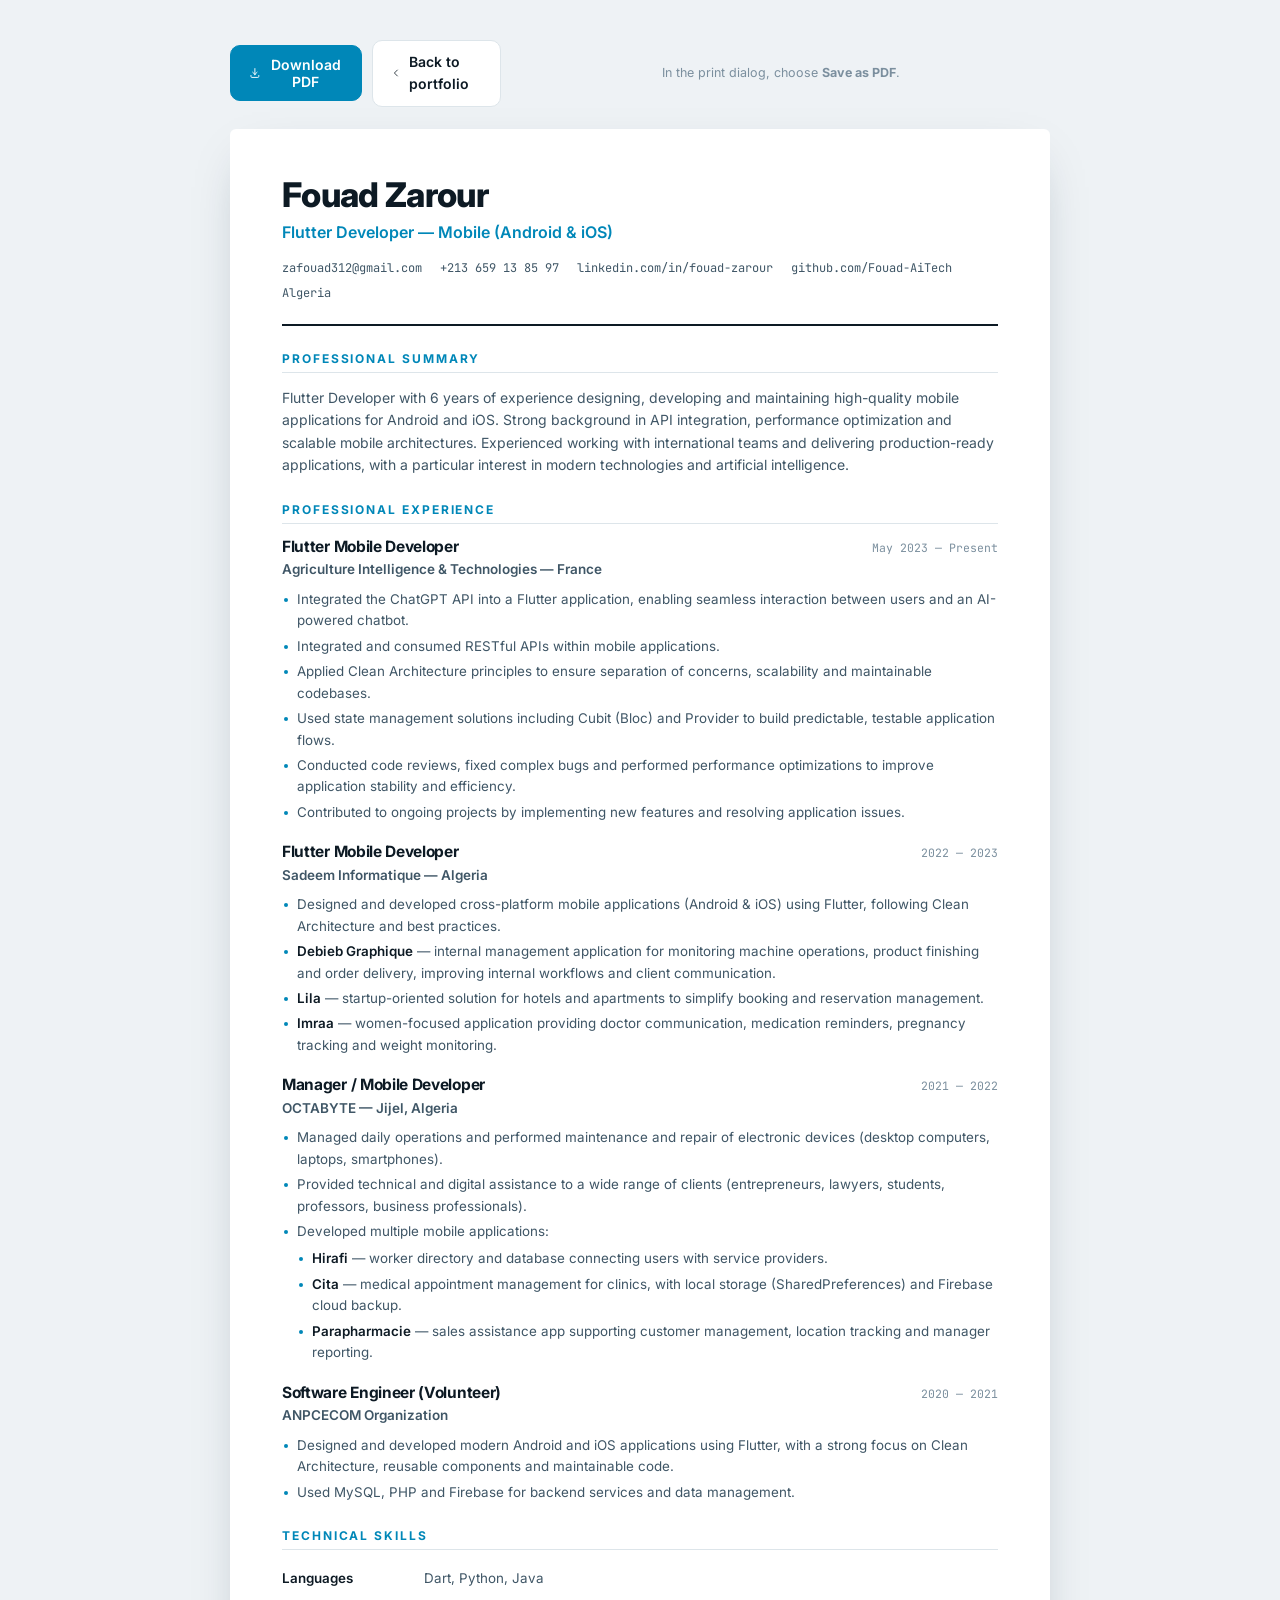
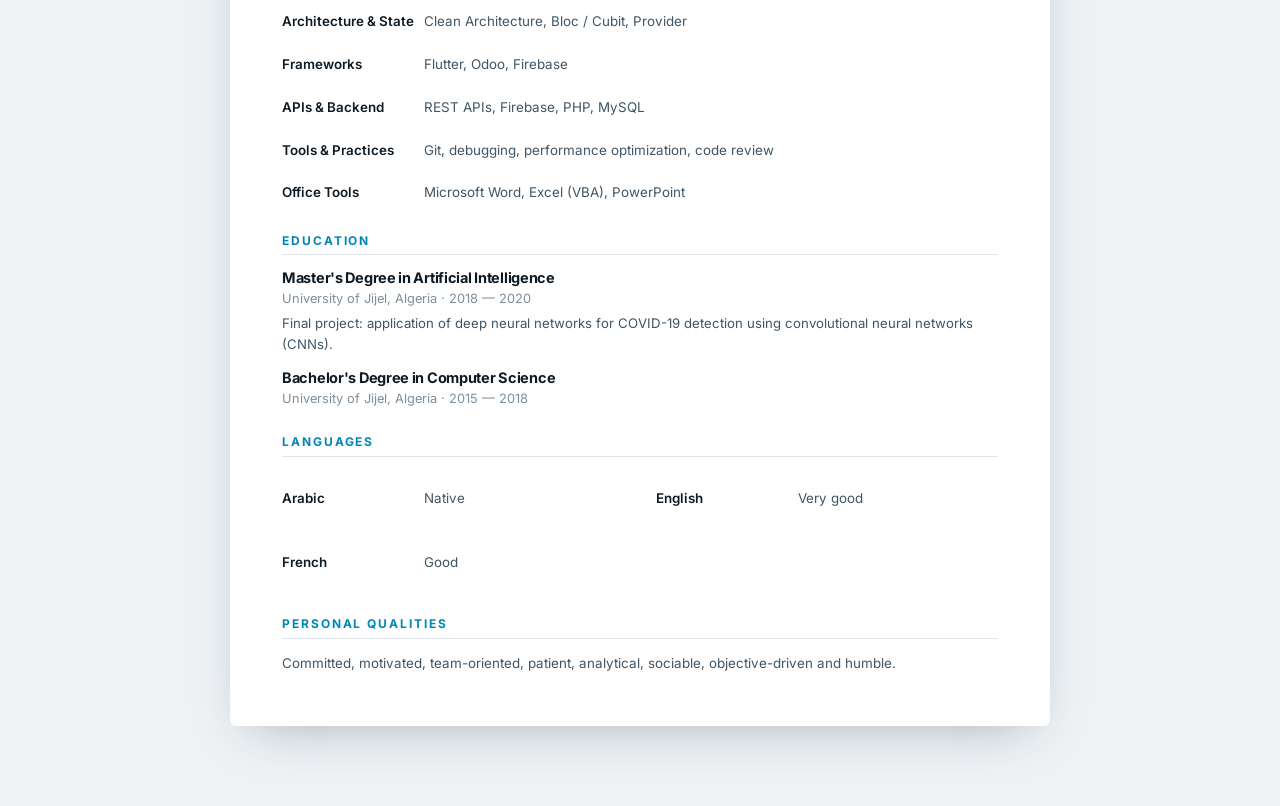
==== resume.html @ fbe39500 "Portfolio site: hero, experience, projects, skills, resume page" ====
<!DOCTYPE html>
<html lang="en">
<head>
<meta charset="utf-8" />
<meta name="viewport" content="width=device-width, initial-scale=1" />
<title>Fouad Zarour — Resume</title>
<meta name="description" content="Resume of Fouad Zarour, Flutter Developer with 6 years of experience building Android and iOS applications." />
<link rel="preconnect" href="https://fonts.googleapis.com" />
<link rel="preconnect" href="https://fonts.gstatic.com" crossorigin />
<link href="https://fonts.googleapis.com/css2?family=Inter:wght@400;500;600;700;800&family=JetBrains+Mono:wght@400;500&display=swap" rel="stylesheet" />
<link rel="icon" href="data:image/svg+xml,<svg xmlns='http://www.w3.org/2000/svg' viewBox='0 0 100 100'><rect width='100' height='100' rx='22' fill='%2300d0ff'/><text y='72' x='50' text-anchor='middle' font-size='62' font-family='monospace' font-weight='bold' fill='%23081016'>F</text></svg>" />
<style>
  :root {
    --ink: #0d1a24;
    --ink-2: #3f5666;
    --ink-3: #7b8f9e;
    --accent: #0087b8;
    --line: #dde5ea;
    --page: #ffffff;
  }
  * { box-sizing: border-box; }
  body {
    margin: 0; padding: 40px 20px 80px;
    background: #eef2f5;
    font-family: 'Inter', system-ui, sans-serif;
    color: var(--ink); font-size: 14px; line-height: 1.6;
    -webkit-font-smoothing: antialiased;
  }
  h1, h2, h3 { margin: 0; line-height: 1.2; letter-spacing: -.02em; }
  p, ul { margin: 0; }
  ul { padding: 0; list-style: none; }
  a { color: inherit; text-decoration: none; }

  /* toolbar */
  .toolbar {
    display: flex; gap: 10px; justify-content: center; align-items: center;
    max-width: 820px; margin: 0 auto 22px;
  }
  .tb-btn {
    display: inline-flex; align-items: center; gap: 8px;
    padding: 10px 18px; border: 1px solid var(--line); border-radius: 10px;
    background: #fff; color: var(--ink); font-size: 14px; font-weight: 600;
    font-family: inherit; cursor: pointer; transition: border-color .2s, color .2s, transform .15s;
  }
  .tb-btn:hover { border-color: var(--accent); color: var(--accent); transform: translateY(-1px); }
  .tb-btn.primary { background: var(--accent); border-color: var(--accent); color: #fff; }
  .tb-btn.primary:hover { color: #fff; filter: brightness(1.08); }
  .tb-btn svg { width: 16px; height: 16px; fill: none; stroke: currentColor; stroke-width: 1.9; stroke-linecap: round; stroke-linejoin: round; }
  .tb-hint { width: 100%; text-align: center; font-size: 12.5px; color: var(--ink-3); }

  /* page */
  .page {
    max-width: 820px; margin: 0 auto; padding: 46px 52px 52px;
    background: var(--page); border-radius: 6px;
    box-shadow: 0 18px 50px -22px rgba(15, 40, 60, .35);
  }

  header.rhead { padding-bottom: 20px; border-bottom: 2px solid var(--ink); }
  .rhead h1 { font-size: 34px; font-weight: 800; }
  .rhead .role { margin-top: 4px; font-size: 16px; font-weight: 600; color: var(--accent); }
  .rhead .contact {
    display: flex; flex-wrap: wrap; gap: 6px 18px; margin-top: 14px;
    font-family: 'JetBrains Mono', monospace; font-size: 12px; color: var(--ink-2);
  }
  .rhead .contact a:hover { color: var(--accent); }

  section.block { margin-top: 26px; }
  section.block > h2 {
    margin-bottom: 14px; padding-bottom: 6px; border-bottom: 1px solid var(--line);
    font-size: 12px; font-weight: 700; letter-spacing: .16em; text-transform: uppercase; color: var(--accent);
  }
  .summary { color: var(--ink-2); font-size: 14px; }

  .job { margin-bottom: 20px; break-inside: avoid; }
  .job:last-child { margin-bottom: 0; }
  .job-top { display: flex; flex-wrap: wrap; justify-content: space-between; align-items: baseline; gap: 6px; }
  .job-top h3 { font-size: 15.5px; font-weight: 700; }
  .job-date { font-family: 'JetBrains Mono', monospace; font-size: 11.5px; color: var(--ink-3); white-space: nowrap; }
  .job-org { margin: 2px 0 8px; font-size: 13.5px; font-weight: 600; color: var(--ink-2); }
  .job ul li {
    position: relative; padding-left: 15px; margin-bottom: 4px; font-size: 13.4px; color: var(--ink-2);
  }
  .job ul li::before { content: ''; position: absolute; left: 2px; top: 9px; width: 4px; height: 4px; border-radius: 50%; background: var(--accent); }
  .job ul li strong { color: var(--ink); font-weight: 600; }
  .sub { margin: 6px 0 0 15px; }
  .sub li::before { background: var(--ink-3); }

  .cols { display: grid; grid-template-columns: 1fr 1fr; gap: 8px 32px; }
  .kv { display: grid; grid-template-columns: 132px 1fr; gap: 10px; padding: 4px 0; font-size: 13.4px; }
  .kv dt { font-weight: 600; color: var(--ink); }
  .kv dd { margin: 0; color: var(--ink-2); }

  .edu { margin-bottom: 14px; break-inside: avoid; }
  .edu:last-child { margin-bottom: 0; }
  .edu h3 { font-size: 14.5px; font-weight: 700; }
  .edu .meta { font-size: 12.8px; color: var(--ink-3); margin-top: 2px; }
  .edu .note { font-size: 13.2px; color: var(--ink-2); margin-top: 4px; }

  .qualities { font-size: 13.4px; color: var(--ink-2); }

  @media (max-width: 640px) {
    body { padding: 20px 12px 60px; }
    .page { padding: 30px 24px 36px; }
    .rhead h1 { font-size: 26px; }
    .cols { grid-template-columns: 1fr; }
    .kv { grid-template-columns: 108px 1fr; }
  }

  /* print → clean PDF */
  @page { size: A4; margin: 13mm 14mm; }
  @media print {
    body { background: #fff; padding: 0; font-size: 10.4pt; }
    .toolbar { display: none !important; }
    .page { max-width: none; margin: 0; padding: 0; border-radius: 0; box-shadow: none; }
    section.block { margin-top: 16px; break-inside: avoid-page; }
    .job { margin-bottom: 13px; }
    .job ul li, .kv, .summary { font-size: 9.9pt; }
    a { color: inherit; }
  }
</style>
</head>
<body>

<div class="toolbar">
  <button class="tb-btn primary" onclick="window.print()">
    <svg viewBox="0 0 24 24"><path d="M12 3v12m0 0 4.5-4.5M12 15l-4.5-4.5M4 17v2a2 2 0 0 0 2 2h12a2 2 0 0 0 2-2v-2"/></svg>
    Download PDF
  </button>
  <a class="tb-btn" href="index.html">
    <svg viewBox="0 0 24 24"><path d="M15 5l-7 7 7 7"/></svg>
    Back to portfolio
  </a>
  <p class="tb-hint">In the print dialog, choose <strong>Save as PDF</strong>.</p>
</div>

<div class="page">

  <header class="rhead">
    <h1>Fouad Zarour</h1>
    <p class="role">Flutter Developer — Mobile (Android &amp; iOS)</p>
    <div class="contact">
      <a href="mailto:zafouad312@gmail.com">zafouad312@gmail.com</a>
      <a href="tel:+213659138597">+213 659 13 85 97</a>
      <a href="https://www.linkedin.com/in/fouad-zarour-94b2b8154" target="_blank" rel="noopener">linkedin.com/in/fouad-zarour</a>
      <a href="https://github.com/Fouad-AiTech" target="_blank" rel="noopener">github.com/Fouad-AiTech</a>
      <span>Algeria</span>
    </div>
  </header>

  <section class="block">
    <h2>Professional Summary</h2>
    <p class="summary">
      Flutter Developer with 6 years of experience designing, developing and maintaining high-quality
      mobile applications for Android and iOS. Strong background in API integration, performance
      optimization and scalable mobile architectures. Experienced working with international teams and
      delivering production-ready applications, with a particular interest in modern technologies and
      artificial intelligence.
    </p>
  </section>

  <section class="block">
    <h2>Professional Experience</h2>

    <div class="job">
      <div class="job-top">
        <h3>Flutter Mobile Developer</h3>
        <span class="job-date">May 2023 — Present</span>
      </div>
      <p class="job-org">Agriculture Intelligence &amp; Technologies — France</p>
      <ul>
        <li>Integrated the ChatGPT API into a Flutter application, enabling seamless interaction between users and an AI-powered chatbot.</li>
        <li>Integrated and consumed RESTful APIs within mobile applications.</li>
        <li>Applied Clean Architecture principles to ensure separation of concerns, scalability and maintainable codebases.</li>
        <li>Used state management solutions including Cubit (Bloc) and Provider to build predictable, testable application flows.</li>
        <li>Conducted code reviews, fixed complex bugs and performed performance optimizations to improve application stability and efficiency.</li>
        <li>Contributed to ongoing projects by implementing new features and resolving application issues.</li>
      </ul>
    </div>

    <div class="job">
      <div class="job-top">
        <h3>Flutter Mobile Developer</h3>
        <span class="job-date">2022 — 2023</span>
      </div>
      <p class="job-org">Sadeem Informatique — Algeria</p>
      <ul>
        <li>Designed and developed cross-platform mobile applications (Android &amp; iOS) using Flutter, following Clean Architecture and best practices.</li>
        <li><strong>Debieb Graphique</strong> — internal management application for monitoring machine operations, product finishing and order delivery, improving internal workflows and client communication.</li>
        <li><strong>Lila</strong> — startup-oriented solution for hotels and apartments to simplify booking and reservation management.</li>
        <li><strong>Imraa</strong> — women-focused application providing doctor communication, medication reminders, pregnancy tracking and weight monitoring.</li>
      </ul>
    </div>

    <div class="job">
      <div class="job-top">
        <h3>Manager / Mobile Developer</h3>
        <span class="job-date">2021 — 2022</span>
      </div>
      <p class="job-org">OCTABYTE — Jijel, Algeria</p>
      <ul>
        <li>Managed daily operations and performed maintenance and repair of electronic devices (desktop computers, laptops, smartphones).</li>
        <li>Provided technical and digital assistance to a wide range of clients (entrepreneurs, lawyers, students, professors, business professionals).</li>
        <li>Developed multiple mobile applications:</li>
      </ul>
      <ul class="sub">
        <li><strong>Hirafi</strong> — worker directory and database connecting users with service providers.</li>
        <li><strong>Cita</strong> — medical appointment management for clinics, with local storage (SharedPreferences) and Firebase cloud backup.</li>
        <li><strong>Parapharmacie</strong> — sales assistance app supporting customer management, location tracking and manager reporting.</li>
      </ul>
    </div>

    <div class="job">
      <div class="job-top">
        <h3>Software Engineer (Volunteer)</h3>
        <span class="job-date">2020 — 2021</span>
      </div>
      <p class="job-org">ANPCECOM Organization</p>
      <ul>
        <li>Designed and developed modern Android and iOS applications using Flutter, with a strong focus on Clean Architecture, reusable components and maintainable code.</li>
        <li>Used MySQL, PHP and Firebase for backend services and data management.</li>
      </ul>
    </div>
  </section>

  <section class="block">
    <h2>Technical Skills</h2>
    <dl class="kv"><dt>Languages</dt><dd>Dart, Python, Java</dd></dl>
    <dl class="kv"><dt>Architecture &amp; State</dt><dd>Clean Architecture, Bloc / Cubit, Provider</dd></dl>
    <dl class="kv"><dt>Frameworks</dt><dd>Flutter, Odoo, Firebase</dd></dl>
    <dl class="kv"><dt>APIs &amp; Backend</dt><dd>REST APIs, Firebase, PHP, MySQL</dd></dl>
    <dl class="kv"><dt>Tools &amp; Practices</dt><dd>Git, debugging, performance optimization, code review</dd></dl>
    <dl class="kv"><dt>Office Tools</dt><dd>Microsoft Word, Excel (VBA), PowerPoint</dd></dl>
  </section>

  <section class="block">
    <h2>Education</h2>
    <div class="edu">
      <h3>Master's Degree in Artificial Intelligence</h3>
      <p class="meta">University of Jijel, Algeria · 2018 — 2020</p>
      <p class="note">Final project: application of deep neural networks for COVID-19 detection using convolutional neural networks (CNNs).</p>
    </div>
    <div class="edu">
      <h3>Bachelor's Degree in Computer Science</h3>
      <p class="meta">University of Jijel, Algeria · 2015 — 2018</p>
    </div>
  </section>

  <section class="block">
    <h2>Languages</h2>
    <div class="cols">
      <dl class="kv"><dt>Arabic</dt><dd>Native</dd></dl>
      <dl class="kv"><dt>English</dt><dd>Very good</dd></dl>
      <dl class="kv"><dt>French</dt><dd>Good</dd></dl>
    </div>
  </section>

  <section class="block">
    <h2>Personal Qualities</h2>
    <p class="qualities">Committed, motivated, team-oriented, patient, analytical, sociable, objective-driven and humble.</p>
  </section>

</div>

</body>
</html>
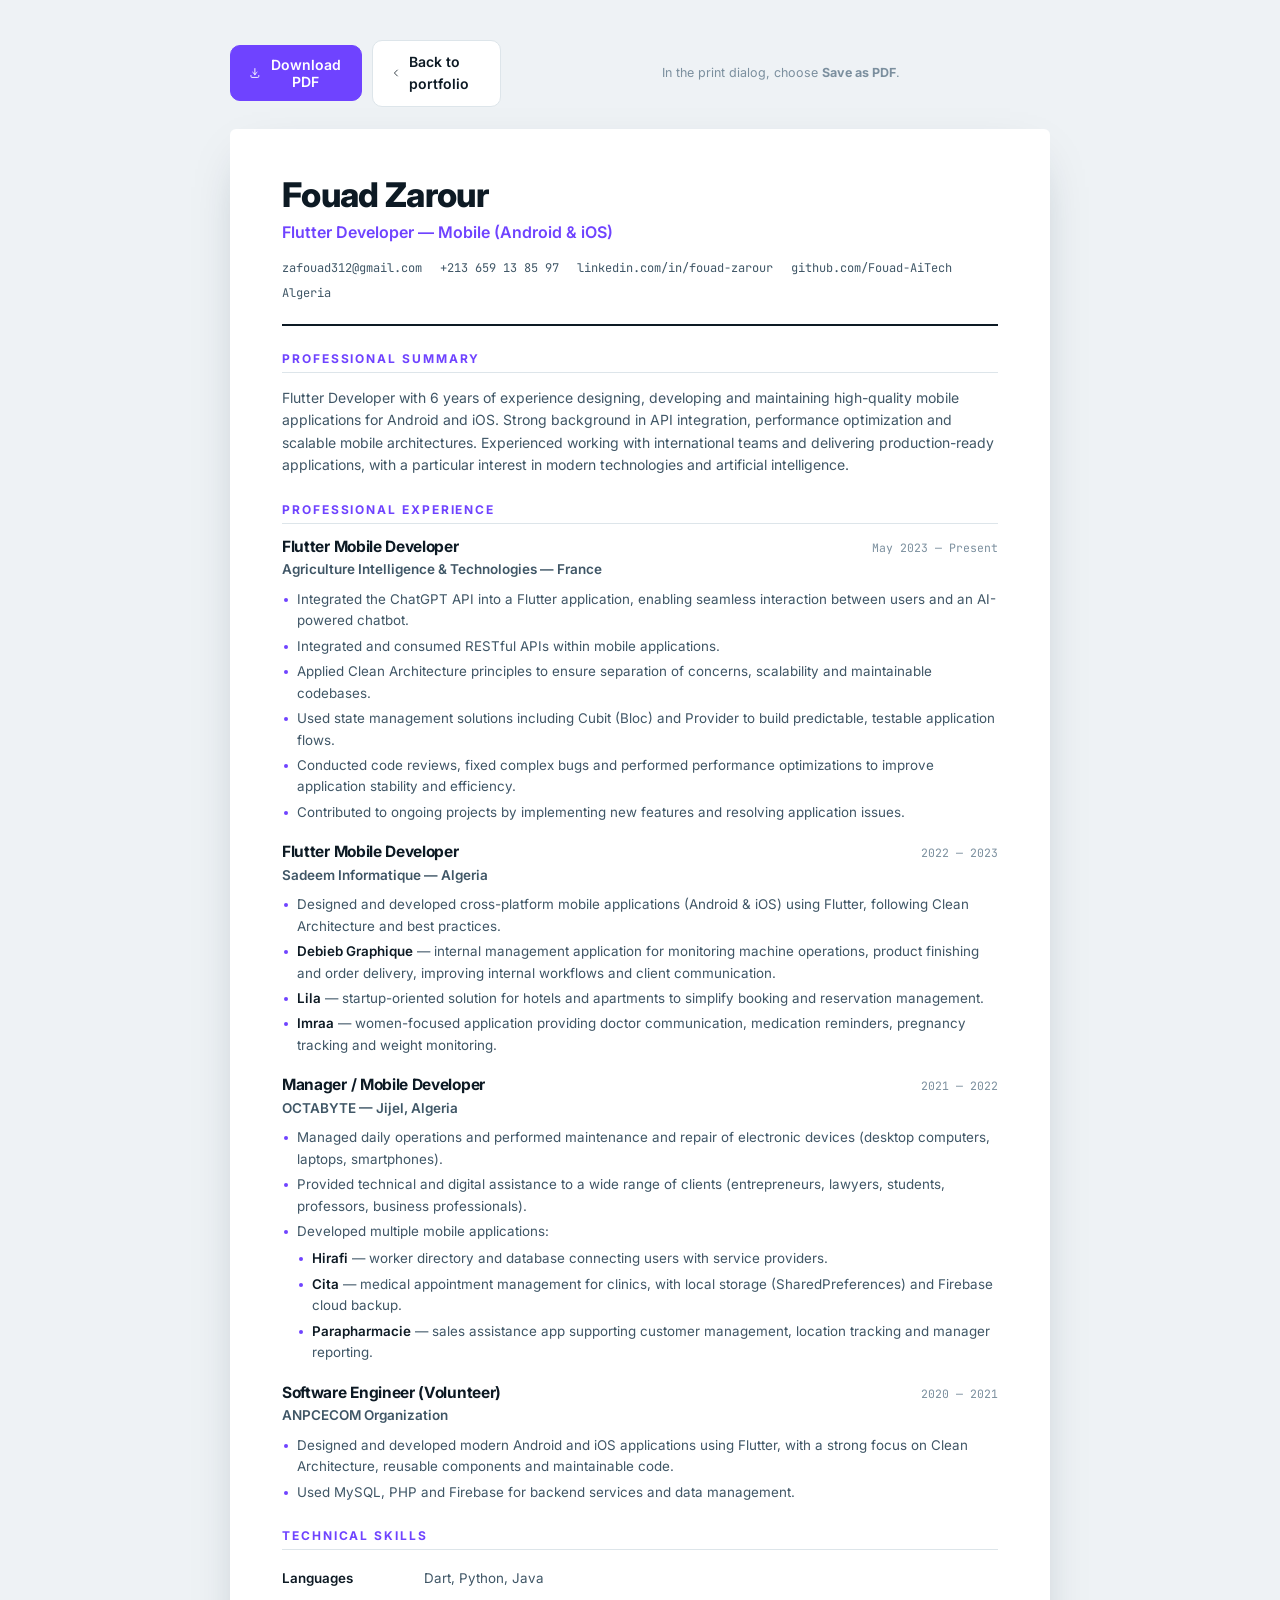
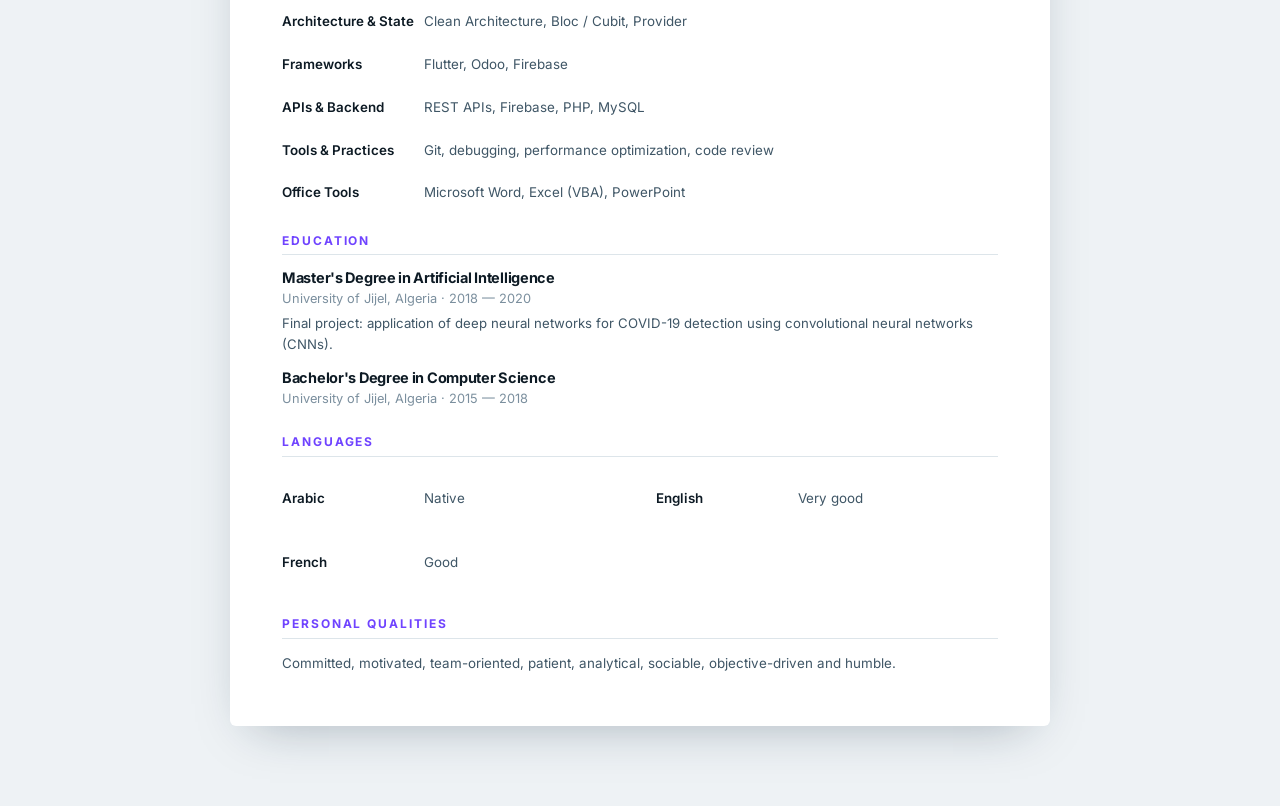
==== commit 9de8e1ca: "Redesign: bento hero, oversized type, glass nav, mesh gradients" ====
--- a/resume.html
+++ b/resume.html
@@ -14,7 +14,7 @@
     --ink: #0d1a24;
     --ink-2: #3f5666;
     --ink-3: #7b8f9e;
-    --accent: #0087b8;
+    --accent: #6f43ff;
     --line: #dde5ea;
     --page: #ffffff;
   }
